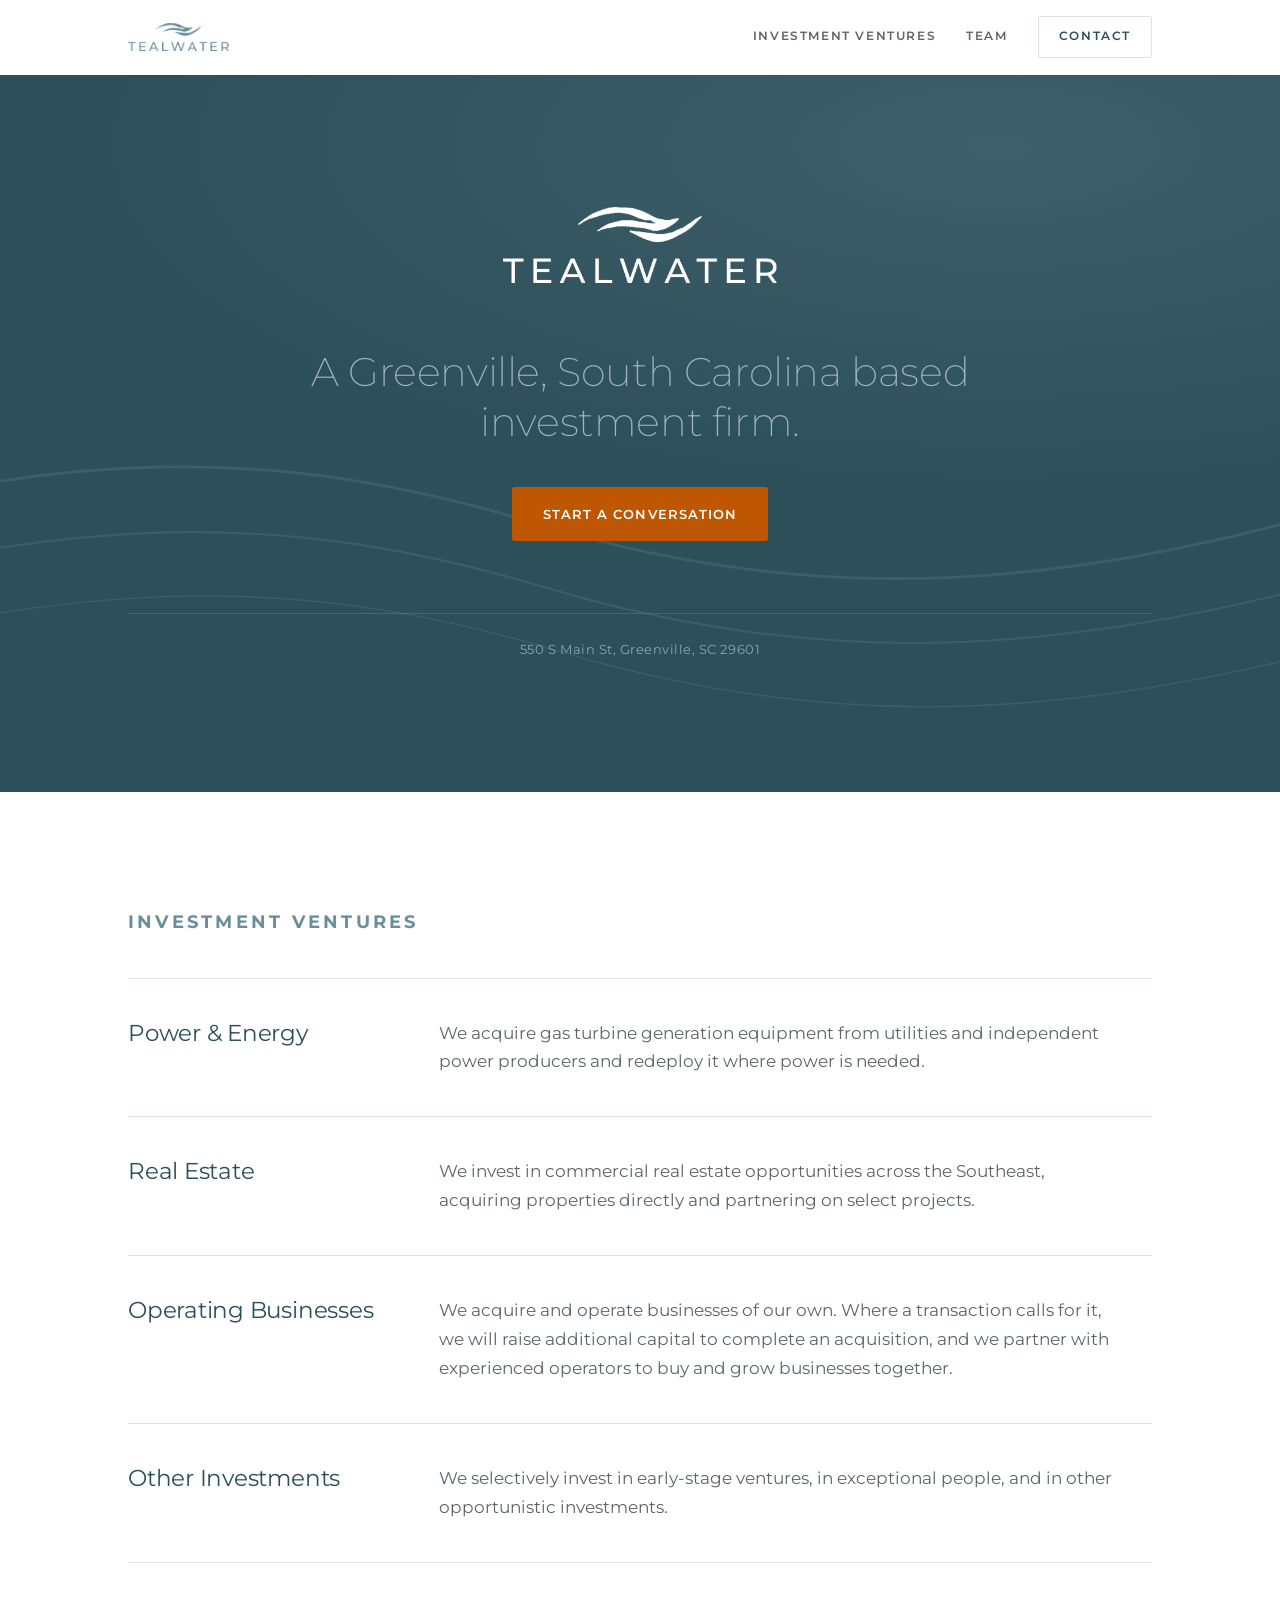
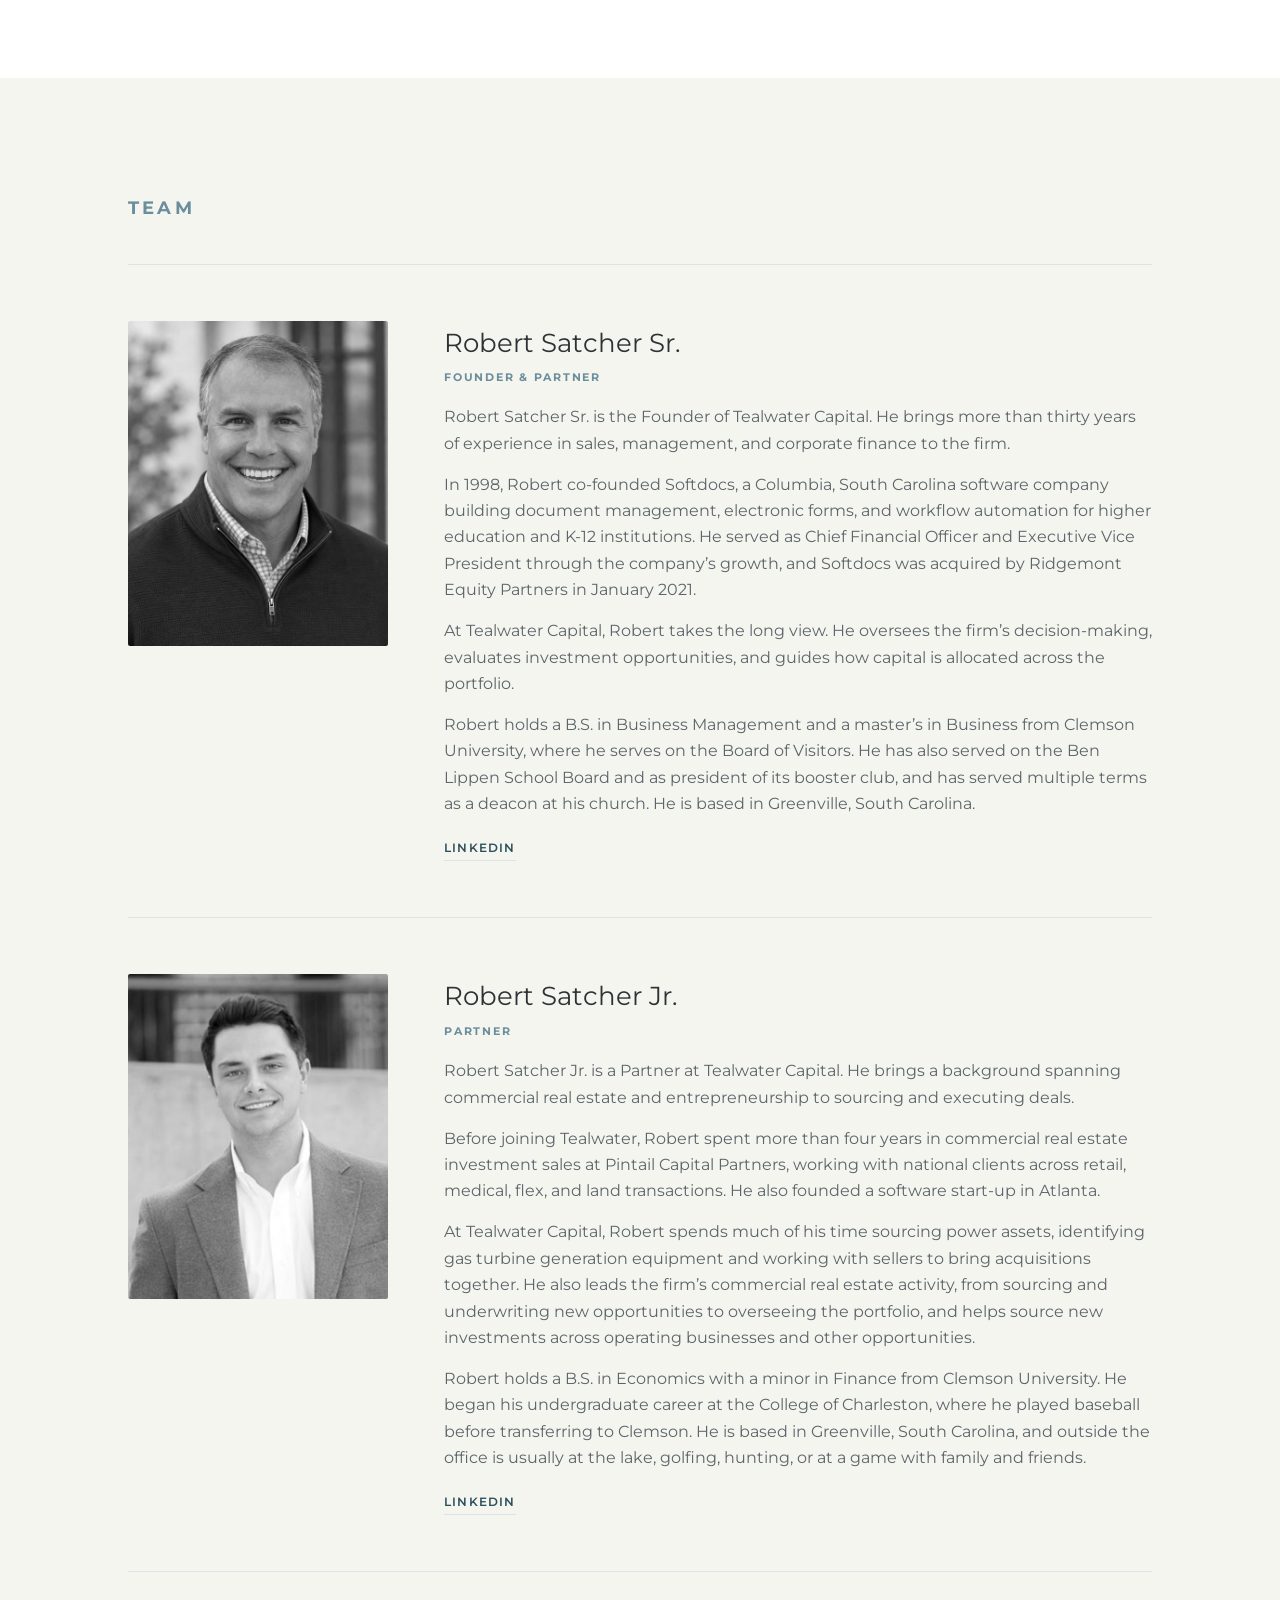
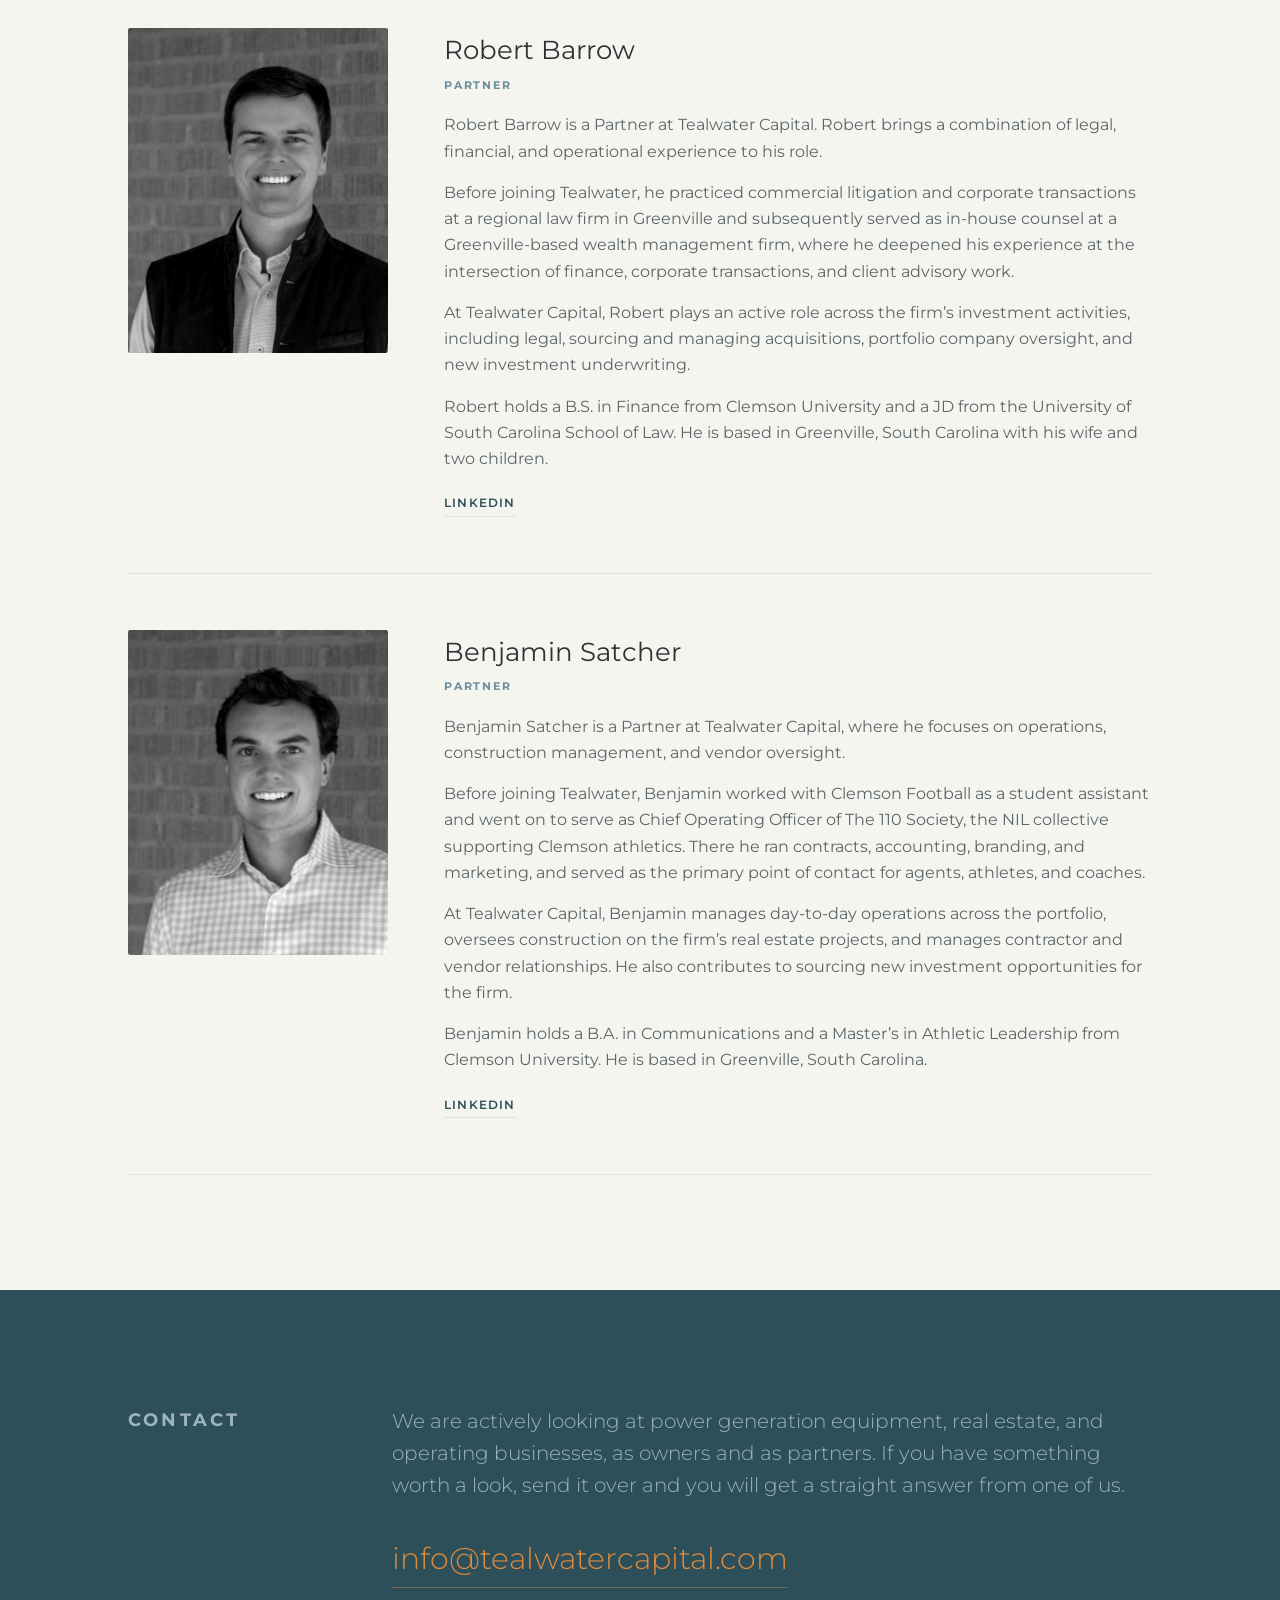
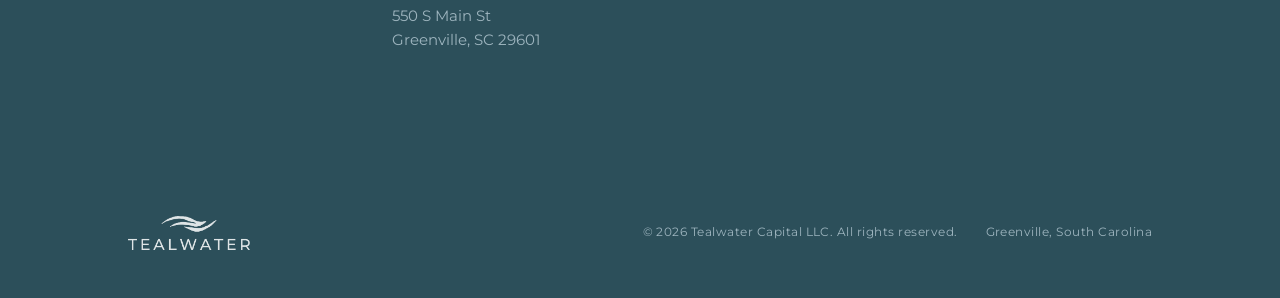
==== source/_src.html @ 13b594d4 "Launch Tealwater Capital site Replace the placeholder page with the full single-page site.  Co-Autho" ====
<!DOCTYPE html>
<html lang="en">
<head>
<meta charset="utf-8">
<meta name="viewport" content="width=device-width, initial-scale=1">
<title>Tealwater Capital — Greenville, South Carolina</title>
<meta name="description" content="Tealwater Capital is a family-capital investment group in Greenville, South Carolina, investing in real estate, operating businesses, and select early-stage companies.">
<meta property="og:title" content="Tealwater Capital">
<meta property="og:description" content="A Greenville, South Carolina based investment firm.">
<meta property="og:type" content="website">
<link rel="icon" href="[data-uri]">
<link rel="preconnect" href="https://fonts.googleapis.com">
<link rel="preconnect" href="https://fonts.gstatic.com" crossorigin>
<link href="https://fonts.googleapis.com/css2?family=Montserrat:wght@200;300;400;500;600;700&display=swap" rel="stylesheet">
<link rel="stylesheet" href="styles.css">
</head>
<body>

<a class="skip" href="#main">Skip to content</a>

<header class="nav" id="nav">
  <div class="nav__inner">
    <a class="nav__logo" href="#top" aria-label="Tealwater Capital home">
      <img src="[data-uri]" alt="Tealwater Capital">
    </a>
    <nav class="nav__links" aria-label="Main">
      <a href="#ventures">INVESTMENT VENTURES</a>
      <a href="#team">TEAM</a>
      <a class="nav__cta" href="#contact">CONTACT</a>
    </nav>
  </div>
</header>

<main id="main">

  <!-- ============ HERO ============ -->
  <section class="hero" id="top">
    <div class="hero__wash" aria-hidden="true"></div>
    <div class="wrap hero__inner hero__inner--center">
      <img class="hero__logo" src="[data-uri]" alt="Tealwater Capital">
      <h1 class="hero__title">A Greenville, South Carolina based investment firm.</h1>
      <div class="hero__actions">
        <a class="btn" href="#contact">Start a conversation</a>
      </div>
      <p class="hero__meta">
        <span>550 S Main St, Greenville, SC 29601</span>
      </p>
    </div>
  </section>

  <!-- ============ INVESTMENT VENTURES ============ -->
  <section class="section" id="ventures">
    <div class="wrap">
      <span class="eyebrow">Investment ventures</span>
      <ul class="holdings">
        <li class="holding">
          <div class="holding__meta"><h3 class="holding__name">Power &amp; Energy</h3></div>
          <div class="holding__body">
            <p>We acquire gas turbine generation equipment from utilities and
               independent power producers and redeploy it where power is needed.</p>
          </div>
        </li>

        <li class="holding">
          <div class="holding__meta"><h3 class="holding__name">Real Estate</h3></div>
          <div class="holding__body">
            <p>We invest in commercial real estate opportunities across the
               Southeast, acquiring properties directly and partnering on select
               projects.</p>
          </div>
        </li>

        <li class="holding">
          <div class="holding__meta"><h3 class="holding__name">Operating Businesses</h3></div>
          <div class="holding__body">
            <p>We acquire and operate businesses of our own. Where a transaction
               calls for it, we will raise additional capital to complete an
               acquisition, and we partner with experienced operators to buy and
               grow businesses together.</p>
          </div>
        </li>

        <li class="holding">
          <div class="holding__meta"><h3 class="holding__name">Other Investments</h3></div>
          <div class="holding__body">
            <p>We selectively invest in early&#8209;stage ventures, in exceptional
               people, and in other opportunistic investments.</p>
          </div>
        </li>
      </ul>
    </div>
  </section>

  <!-- ============ TEAM ============ -->
  <section class="section section--cream" id="team">
    <div class="wrap">
      <span class="eyebrow">Team</span>

      <ul class="team">
        <li class="person">
          <div class="person__photo"><img src="assets/team/person-1.jpg" alt="Robert Satcher Sr."></div>
          <div class="person__text">
            <h3 class="person__name">Robert Satcher Sr.</h3>
            <p class="person__role">Founder &amp; Partner</p>
            <p>Robert Satcher Sr. is the Founder of Tealwater Capital. He brings more than thirty years of experience in sales, management, and corporate finance to the firm.</p>
            <p>In 1998, Robert co-founded Softdocs, a Columbia, South Carolina software company building document management, electronic forms, and workflow automation for higher education and K&#8209;12 institutions. He served as Chief Financial Officer and Executive Vice President through the company&rsquo;s growth, and Softdocs was acquired by Ridgemont Equity Partners in January 2021.</p>
            <p>At Tealwater Capital, Robert takes the long view. He oversees the firm&rsquo;s decision&#8209;making, evaluates investment opportunities, and guides how capital is allocated across the portfolio.</p>
            <p>Robert holds a B.S. in Business Management and a master&rsquo;s in Business from Clemson University, where he serves on the Board of Visitors. He has also served on the Ben Lippen School Board and as president of its booster club, and has served multiple terms as a deacon at his church. He is based in Greenville, South Carolina.</p>
            <a class="person__link" href="https://www.linkedin.com/in/robert-satcher-95761044/" target="_blank" rel="noopener">LinkedIn</a>
          </div>
        </li>
        <li class="person">
          <div class="person__photo"><img src="assets/team/person-2.jpg" alt="Robert Satcher Jr."></div>
          <div class="person__text">
            <h3 class="person__name">Robert Satcher Jr.</h3>
            <p class="person__role">Partner</p>
            <p>Robert Satcher Jr. is a Partner at Tealwater Capital. He brings a background spanning commercial real estate and entrepreneurship to sourcing and executing deals.</p>
            <p>Before joining Tealwater, Robert spent more than four years in commercial real estate investment sales at Pintail Capital Partners, working with national clients across retail, medical, flex, and land transactions. He also founded a software start&#8209;up in Atlanta.</p>
            <p>At Tealwater Capital, Robert spends much of his time sourcing power assets, identifying gas turbine generation equipment and working with sellers to bring acquisitions together. He also leads the firm&rsquo;s commercial real estate activity, from sourcing and underwriting new opportunities to overseeing the portfolio, and helps source new investments across operating businesses and other opportunities.</p>
            <p>Robert holds a B.S. in Economics with a minor in Finance from Clemson University. He began his undergraduate career at the College of Charleston, where he played baseball before transferring to Clemson. He is based in Greenville, South Carolina, and outside the office is usually at the lake, golfing, hunting, or at a game with family and friends.</p>
            <a class="person__link" href="https://www.linkedin.com/in/robert-satcher-jr/" target="_blank" rel="noopener">LinkedIn</a>
          </div>
        </li>
        <li class="person">
          <div class="person__photo"><img src="assets/team/person-3.jpg" alt="Robert Barrow"></div>
          <div class="person__text">
            <h3 class="person__name">Robert Barrow</h3>
            <p class="person__role">Partner</p>
            <p>Robert Barrow is a Partner at Tealwater Capital. Robert brings a combination of legal, financial, and operational experience to his role.</p>
            <p>Before joining Tealwater, he practiced commercial litigation and corporate transactions at a regional law firm in Greenville and subsequently served as in&#8209;house counsel at a Greenville&#8209;based wealth management firm, where he deepened his experience at the intersection of finance, corporate transactions, and client advisory work.</p>
            <p>At Tealwater Capital, Robert plays an active role across the firm&rsquo;s investment activities, including legal, sourcing and managing acquisitions, portfolio company oversight, and new investment underwriting.</p>
            <p>Robert holds a B.S. in Finance from Clemson University and a JD from the University of South Carolina School of Law. He is based in Greenville, South Carolina with his wife and two children.</p>
            <a class="person__link" href="https://www.linkedin.com/in/robert-barrow-57586788/" target="_blank" rel="noopener">LinkedIn</a>
          </div>
        </li>
        <li class="person">
          <div class="person__photo"><img src="assets/team/person-4.jpg" alt="Benjamin Satcher"></div>
          <div class="person__text">
            <h3 class="person__name">Benjamin Satcher</h3>
            <p class="person__role">Partner</p>
            <p>Benjamin Satcher is a Partner at Tealwater Capital, where he focuses on operations, construction management, and vendor oversight.</p>
            <p>Before joining Tealwater, Benjamin worked with Clemson Football as a student assistant and went on to serve as Chief Operating Officer of The 110 Society, the NIL collective supporting Clemson athletics. There he ran contracts, accounting, branding, and marketing, and served as the primary point of contact for agents, athletes, and coaches.</p>
            <p>At Tealwater Capital, Benjamin manages day&#8209;to&#8209;day operations across the portfolio, oversees construction on the firm&rsquo;s real estate projects, and manages contractor and vendor relationships. He also contributes to sourcing new investment opportunities for the firm.</p>
            <p>Benjamin holds a B.A. in Communications and a Master&rsquo;s in Athletic Leadership from Clemson University. He is based in Greenville, South Carolina.</p>
            <a class="person__link" href="https://www.linkedin.com/in/benjamin-satcher-a0809522a/" target="_blank" rel="noopener">LinkedIn</a>
          </div>
        </li>
      </ul>
    </div>
  </section>

  <!-- ============ CONTACT ============ -->
  <section class="section section--dark" id="contact">
    <div class="wrap grid-2">
      <div class="col-label"><span class="eyebrow eyebrow--light">Contact</span></div>
      <div class="col-body">
        <p class="lede lede--light">
          We are actively looking at power generation equipment, real estate, and
          operating businesses, as owners and as partners. If you
          have something worth a look, send it over and you will get a straight
          answer from one of us.
        </p>
        <address class="contact">
          <a class="contact__email contact__email--light" href="mailto:info@tealwatercapital.com">info@tealwatercapital.com</a>
          <span class="contact__addr contact__addr--light">550 S Main St<br>Greenville, SC 29601</span>
        </address>
      </div>
    </div>
  </section>

</main>

<footer class="footer">
  <div class="wrap footer__inner">
    <img class="footer__mark" src="[data-uri]" alt="Tealwater Capital">
    <div class="footer__meta">
      <span>&copy; <span id="year">2026</span> Tealwater Capital LLC. All rights reserved.</span>
      <span>Greenville, South Carolina</span>
    </div>
  </div>
</footer>

<script>
  document.getElementById('year').textContent = new Date().getFullYear();
  var nav = document.getElementById('nav');
  var onScroll = function () { nav.classList.toggle('nav--stuck', window.scrollY > 24); };
  onScroll();
  window.addEventListener('scroll', onScroll, { passive: true });
</script>

</body>
</html>
---- source/styles.css ----
/* ==========================================================================
   Tealwater Capital
   Brand tokens taken directly from the Tealwater Capital brand identity sheet.
   ========================================================================== */

:root {
  --teal:        #6B8E9C;  /* Primary Teal   */
  --teal-dark:   #2C4F5A;  /* Dark Teal      */
  --teal-light:  #9DB4BE;  /* Light Teal     */
  --orange:      #BF5700;  /* Burnt Orange   */
  --cream:       #F5F5F0;  /* Cream          */
  --charcoal:    #2D3235;  /* Charcoal       */
  --white:       #FFFFFF;

  --ink:         var(--charcoal);
  --ink-muted:   #5C6569;
  --rule:        #DDE3E5;

  --wrap:        1120px;
  --gutter:      clamp(20px, 5vw, 48px);
  --section-y:   clamp(72px, 9vw, 128px);

  --ff:          'Montserrat', -apple-system, BlinkMacSystemFont, 'Segoe UI',
                 Helvetica, Arial, sans-serif;
}

/* ---------- reset ---------- */
*, *::before, *::after { box-sizing: border-box; }
html { -webkit-text-size-adjust: 100%; scroll-behavior: smooth; }
@media (prefers-reduced-motion: reduce) {
  html { scroll-behavior: auto; }
  *, *::before, *::after { animation-duration: .01ms !important; transition-duration: .01ms !important; }
}
body {
  margin: 0;
  font-family: var(--ff);
  font-weight: 400;
  font-size: 17px;
  line-height: 1.7;
  color: var(--ink);
  background: var(--white);
  -webkit-font-smoothing: antialiased;
}
img { max-width: 100%; display: block; height: auto; }
h1, h2, h3 { margin: 0; font-weight: 300; letter-spacing: -0.01em; }
p { margin: 0 0 1.1em; }
p:last-child { margin-bottom: 0; }
ul, ol, dl { margin: 0; padding: 0; list-style: none; }
a { color: inherit; }

.skip {
  position: absolute; left: -9999px; top: 0; z-index: 100;
  background: var(--teal-dark); color: #fff; padding: 12px 20px;
}
.skip:focus { left: 0; }

:focus-visible {
  outline: 2px solid var(--orange);
  outline-offset: 3px;
}

.wrap {
  width: 100%;
  max-width: var(--wrap);
  margin: 0 auto;
  padding-inline: var(--gutter);
}

/* ---------- shared type ---------- */
.eyebrow {
  display: block;
  font-size: clamp(15px, 1.5vw, 18px);
  font-weight: 700;
  letter-spacing: .18em;
  text-transform: uppercase;
  color: var(--teal);
  margin-bottom: 40px;
}
.eyebrow--light { color: var(--teal-light); }

.h2 {
  font-size: clamp(28px, 3.4vw, 42px);
  line-height: 1.2;
  max-width: 20ch;
  margin-bottom: 20px;
}
.h2--light { color: var(--white); }

.section-sub {
  font-size: 18px;
  color: var(--ink-muted);
  max-width: 54ch;
  margin-bottom: 56px;
}
.section-sub--light { color: var(--teal-light); }

.lede {
  font-size: 20px;
  line-height: 1.6;
  font-weight: 300;
}

.link {
  color: var(--orange);
  text-decoration: none;
  border-bottom: 1px solid rgba(191, 87, 0, .35);
  padding-bottom: 1px;
}
.link:hover { border-bottom-color: var(--orange); }

/* ==========================================================================
   NAV
   ========================================================================== */
.nav {
  position: sticky; top: 0; z-index: 50;
  background: rgba(255, 255, 255, .94);
  backdrop-filter: saturate(150%) blur(8px);
  border-bottom: 1px solid transparent;
  transition: border-color .2s ease, box-shadow .2s ease;
}
.nav--stuck {
  border-bottom-color: var(--rule);
  box-shadow: 0 1px 20px rgba(44, 79, 90, .06);
}
.nav__inner {
  max-width: var(--wrap);
  margin: 0 auto;
  padding: 16px var(--gutter);
  display: flex; align-items: center; justify-content: space-between;
  gap: 24px;
}
.nav__logo img { height: 28px; width: auto; }
.nav__links {
  display: flex; align-items: center; gap: 30px;
  font-size: 11.5px; font-weight: 600;
  letter-spacing: .14em;
}
.nav__links a {
  text-decoration: none;
  color: var(--ink-muted);
  transition: color .16s ease;
}
.nav__links a:hover { color: var(--teal-dark); }
.nav__cta {
  color: var(--teal-dark) !important;
  border: 1px solid var(--rule);
  padding: 10px 20px;
  border-radius: 2px;
}
.nav__cta:hover { border-color: var(--teal); background: var(--cream); }

@media (max-width: 800px) {
  .nav__links a:not(.nav__cta) { display: none; }
}

/* ==========================================================================
   HERO
   ========================================================================== */
.hero {
  position: relative;
  background: var(--teal-dark);
  color: var(--white);
  overflow: hidden;
}
/* Signature: the brand's wave mark, enlarged and set as a faint tidal field. */
.hero__wash {
  position: absolute; inset: 0;
  background-image:
    radial-gradient(120% 80% at 78% 10%, rgba(157,180,190,.16), transparent 60%),
    url("data:image/svg+xml,%3Csvg xmlns='http://www.w3.org/2000/svg' viewBox='0 0 1200 300'%3E%3Cg fill='none' stroke='%239DB4BE' stroke-opacity='.14'%3E%3Cpath stroke-width='2' d='M-50,120 C180,50 340,50 520,105 C700,160 860,158 1050,110 C1140,88 1200,82 1260,88'/%3E%3Cpath stroke-width='1.5' d='M-50,168 C190,96 350,98 530,152 C710,206 870,204 1060,158 C1150,136 1210,130 1270,136'/%3E%3Cpath stroke-width='1' d='M-50,214 C200,142 360,144 540,198 C720,252 880,250 1070,204 C1160,182 1220,176 1280,182'/%3E%3C/g%3E%3C/svg%3E");
  background-repeat: no-repeat, no-repeat;
  background-position: center, center bottom;
  background-size: auto, 130% auto;
  pointer-events: none;
}
.hero__inner {
  position: relative;
  padding-top: clamp(72px, 11vw, 132px);
  padding-bottom: clamp(72px, 11vw, 132px);
}
.hero__logo {
  height: clamp(52px, 7vw, 76px);
  width: auto;
  margin-bottom: clamp(40px, 6vw, 64px);
}
.hero__title {
  font-size: clamp(26px, 3.6vw, 40px);
  line-height: 1.25;
  font-weight: 200;
  color: var(--teal-light);
  max-width: 24ch;
  margin-bottom: 40px;
}
.hero__sub {
  font-size: clamp(17px, 1.7vw, 20px);
  line-height: 1.65;
  font-weight: 300;
  color: var(--teal-light);
  max-width: 56ch;
  margin-bottom: 40px;
}
.hero__actions {
  display: flex; flex-wrap: wrap; gap: 14px;
  margin-bottom: clamp(48px, 7vw, 72px);
}
.hero__meta {
  font-size: 13px;
  letter-spacing: .04em;
  color: rgba(157, 180, 190, .85);
  display: flex; flex-wrap: wrap; gap: 10px; align-items: center;
  margin: 0;
  padding-top: 24px;
  border-top: 1px solid rgba(157, 180, 190, .22);
}
.hero__meta a { text-decoration: none; }
.hero__meta a:hover { color: var(--white); }
.hero__meta .dot { opacity: .5; }

.btn {
  display: inline-block;
  font-size: 13px; font-weight: 600;
  letter-spacing: .08em; text-transform: uppercase;
  text-decoration: none;
  padding: 15px 30px;
  border-radius: 2px;
  background: var(--orange);
  color: var(--white);
  border: 1px solid var(--orange);
  transition: background .16s ease, border-color .16s ease;
}
.btn:hover { background: #a44a00; border-color: #a44a00; }
.btn--ghost {
  background: transparent;
  color: var(--white);
  border-color: rgba(157, 180, 190, .45);
}
.btn--ghost:hover { background: rgba(157, 180, 190, .12); border-color: var(--teal-light); }

/* ==========================================================================
   SECTIONS
   ========================================================================== */
.section {
  padding-block: var(--section-y);
}
.section--cream { background: var(--cream); }
.section--dark  { background: var(--teal-dark); color: var(--white); }

.grid-2 {
  display: grid;
  grid-template-columns: 200px 1fr;
  gap: clamp(24px, 5vw, 64px);
  align-items: start;
}
.grid-2 .col-label .eyebrow { margin-bottom: 0; }
@media (max-width: 760px) {
  .grid-2 { grid-template-columns: 1fr; gap: 20px; }
}

/* wave divider between sections */
.wave-rule {
  color: var(--teal-light);
  max-width: var(--wrap);
  margin: 0 auto;
  padding-inline: var(--gutter);
}
.wave-rule svg { width: 100%; height: 34px; display: block; }

/* ==========================================================================
   TEAM  — stacked full-width rows, photo left
   ========================================================================== */
.team { border-top: 1px solid var(--rule); }

.person {
  display: grid;
  grid-template-columns: 260px 1fr;
  gap: clamp(24px, 5vw, 56px);
  padding-block: clamp(36px, 5vw, 56px);
  border-bottom: 1px solid var(--rule);
  align-items: start;
}
@media (max-width: 760px) {
  .person { grid-template-columns: 1fr; gap: 22px; }
  .person__photo { max-width: 220px; }
}

.person__photo {
  aspect-ratio: 4 / 5;
  background: var(--cream);
  overflow: hidden;
  border-radius: 2px;
}
.person__photo img {
  width: 100%; height: 100%;
  object-fit: cover;
  filter: grayscale(100%) contrast(1.02);
  transition: filter .35s ease;
}
.person:hover .person__photo img { filter: grayscale(0%); }

.person__text { max-width: 68ch; }

.person__name {
  font-size: clamp(21px, 2.2vw, 26px);
  font-weight: 400;
  letter-spacing: 0;
  margin-bottom: 3px;
}
.person__role {
  font-size: 11px;
  font-weight: 700;
  letter-spacing: .16em;
  text-transform: uppercase;
  color: var(--teal);
  margin-bottom: 18px;
}
.person__text p:not(.person__role) {
  font-size: 15.5px;
  line-height: 1.7;
  color: var(--ink-muted);
  margin-bottom: .95em;
}
.person__link {
  display: inline-block;
  margin-top: 6px;
  font-size: 12px;
  font-weight: 600;
  letter-spacing: .1em;
  text-transform: uppercase;
  text-decoration: none;
  color: var(--teal-dark);
  border-bottom: 1px solid var(--rule);
  padding-bottom: 2px;
}
.person__link:hover { border-bottom-color: var(--teal); }

/* ==========================================================================
   INVESTMENT VENTURES
   ========================================================================== */
.holdings { border-top: 1px solid var(--rule); }
.holding {
  display: grid;
  grid-template-columns: 260px 1fr;
  gap: clamp(16px, 4vw, 56px);
  padding-block: clamp(28px, 3.5vw, 40px);
  border-bottom: 1px solid var(--rule);
  align-items: start;
}
@media (max-width: 760px) {
  .holding { grid-template-columns: 1fr; gap: 10px; padding-block: 26px; }
}
.holding__name {
  font-size: clamp(19px, 2vw, 23px);
  font-weight: 400;
  line-height: 1.3;
  margin: 0;
  color: var(--teal-dark);
}
.holding__body p {
  color: var(--ink-muted);
  max-width: 62ch;
  margin-bottom: 10px;
}
.holding__body p:last-child { margin-bottom: 0; }

/* ==========================================================================
   CONTACT + FOOTER
   ========================================================================== */
.contact {
  font-style: normal;
  margin-top: 32px;
  display: flex;
  flex-direction: column;
  gap: 10px;
}
.contact__email {
  font-size: clamp(20px, 2.6vw, 30px);
  font-weight: 300;
  color: var(--orange);
  text-decoration: none;
  border-bottom: 1px solid rgba(191, 87, 0, .3);
  padding-bottom: 3px;
  width: fit-content;
}
.contact__email:hover { border-bottom-color: var(--orange); }
.contact__phone {
  font-size: 18px;
  text-decoration: none;
  color: var(--teal-dark);
  width: fit-content;
}
.contact__addr {
  font-size: 15px;
  color: var(--ink-muted);
  line-height: 1.6;
  margin-top: 6px;
}

.footer {
  background: var(--teal-dark);
  color: var(--teal-light);
  padding-block: 48px;
}
.footer__inner {
  display: flex;
  flex-wrap: wrap;
  align-items: center;
  justify-content: space-between;
  gap: 24px;
}
.footer__mark { height: 34px; width: auto; opacity: .85; }
.footer__meta {
  display: flex;
  flex-wrap: wrap;
  gap: 8px 28px;
  font-size: 12px;
  letter-spacing: .04em;
}

/* light variants used when a section sits on --teal-dark */
.lede--light { color: var(--teal-light); }
.contact__email--light {
  color: #E08A3C;
  border-bottom-color: rgba(224, 138, 60, .4);
}
.contact__email--light:hover { border-bottom-color: #E08A3C; }
.contact__phone--light { color: var(--white); }
.contact__addr--light  { color: var(--teal-light); }

/* centered hero variant */
.hero__inner--center { text-align: center; }
.hero__inner--center .hero__logo { margin-inline: auto; }
.hero__inner--center .hero__title { max-width: 26ch; margin-inline: auto; }
.hero__inner--center .hero__actions { justify-content: center; }
.hero__inner--center .hero__meta { justify-content: center; }
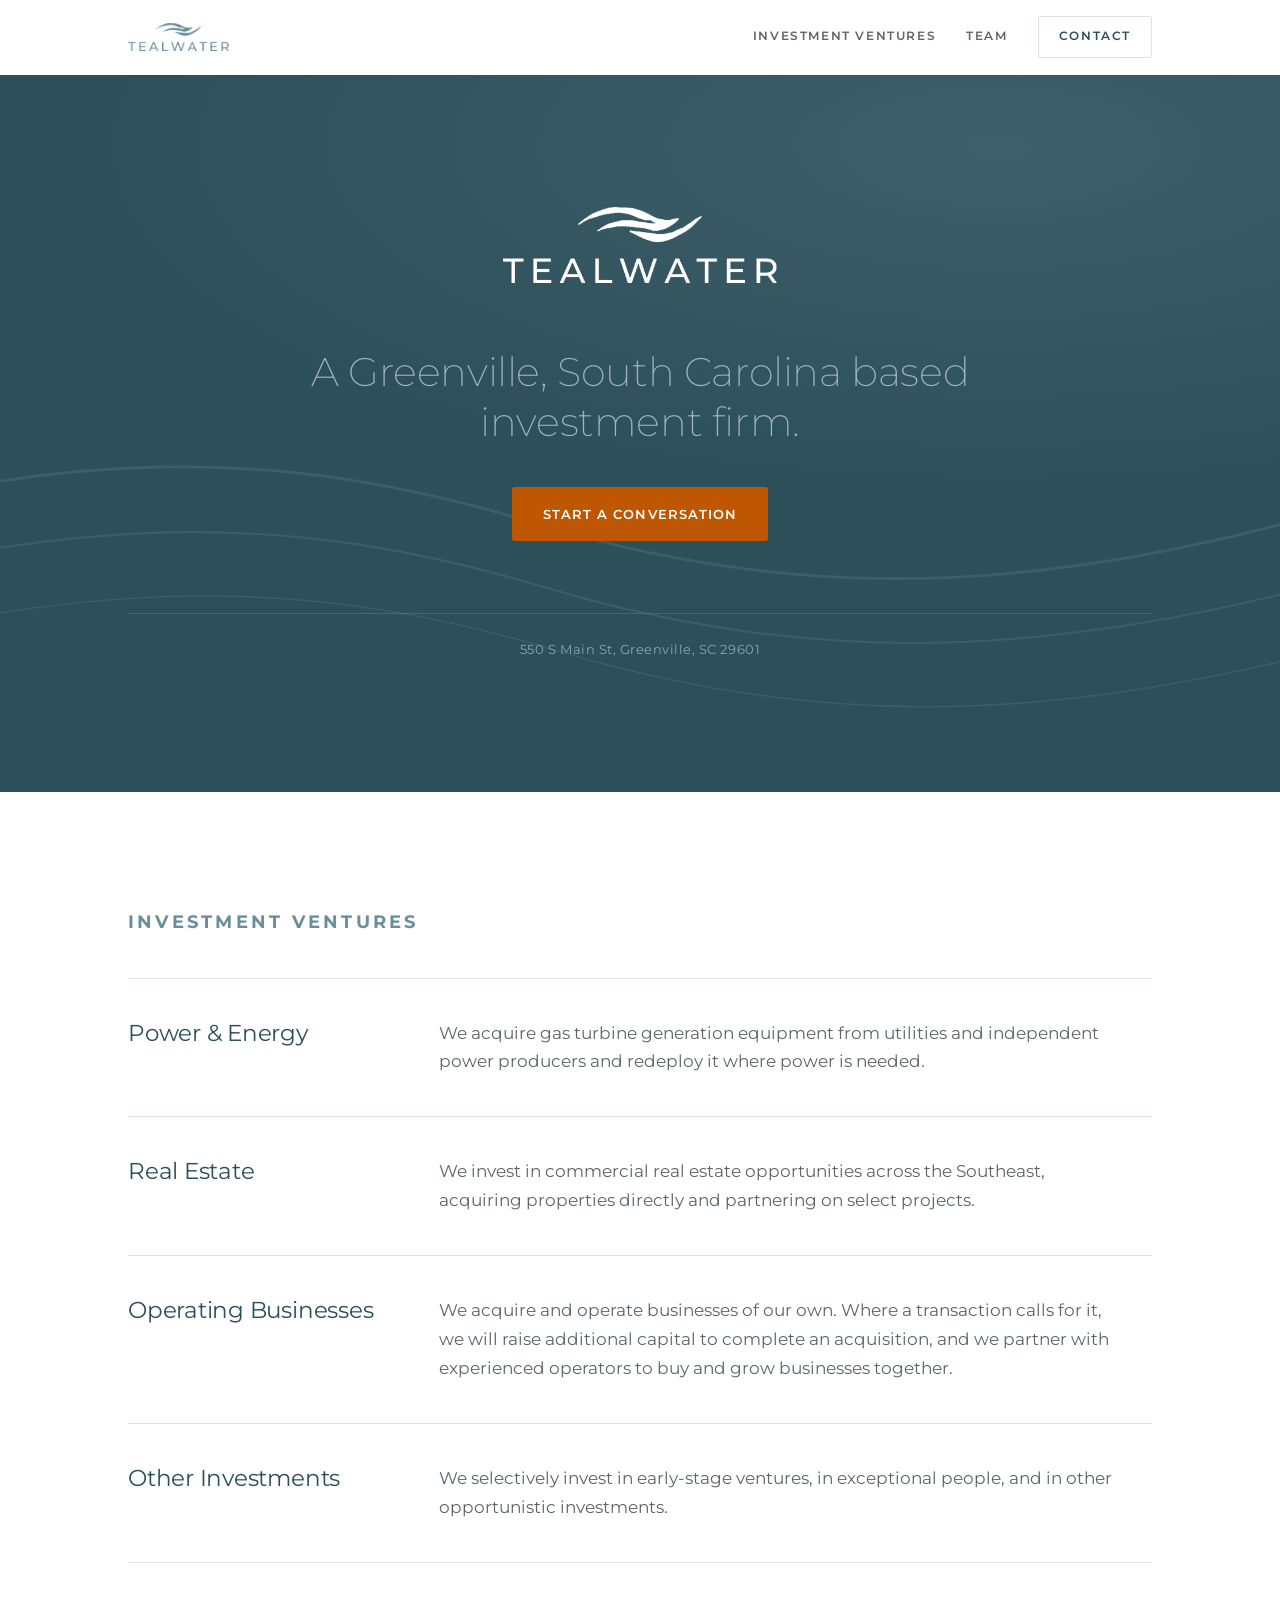
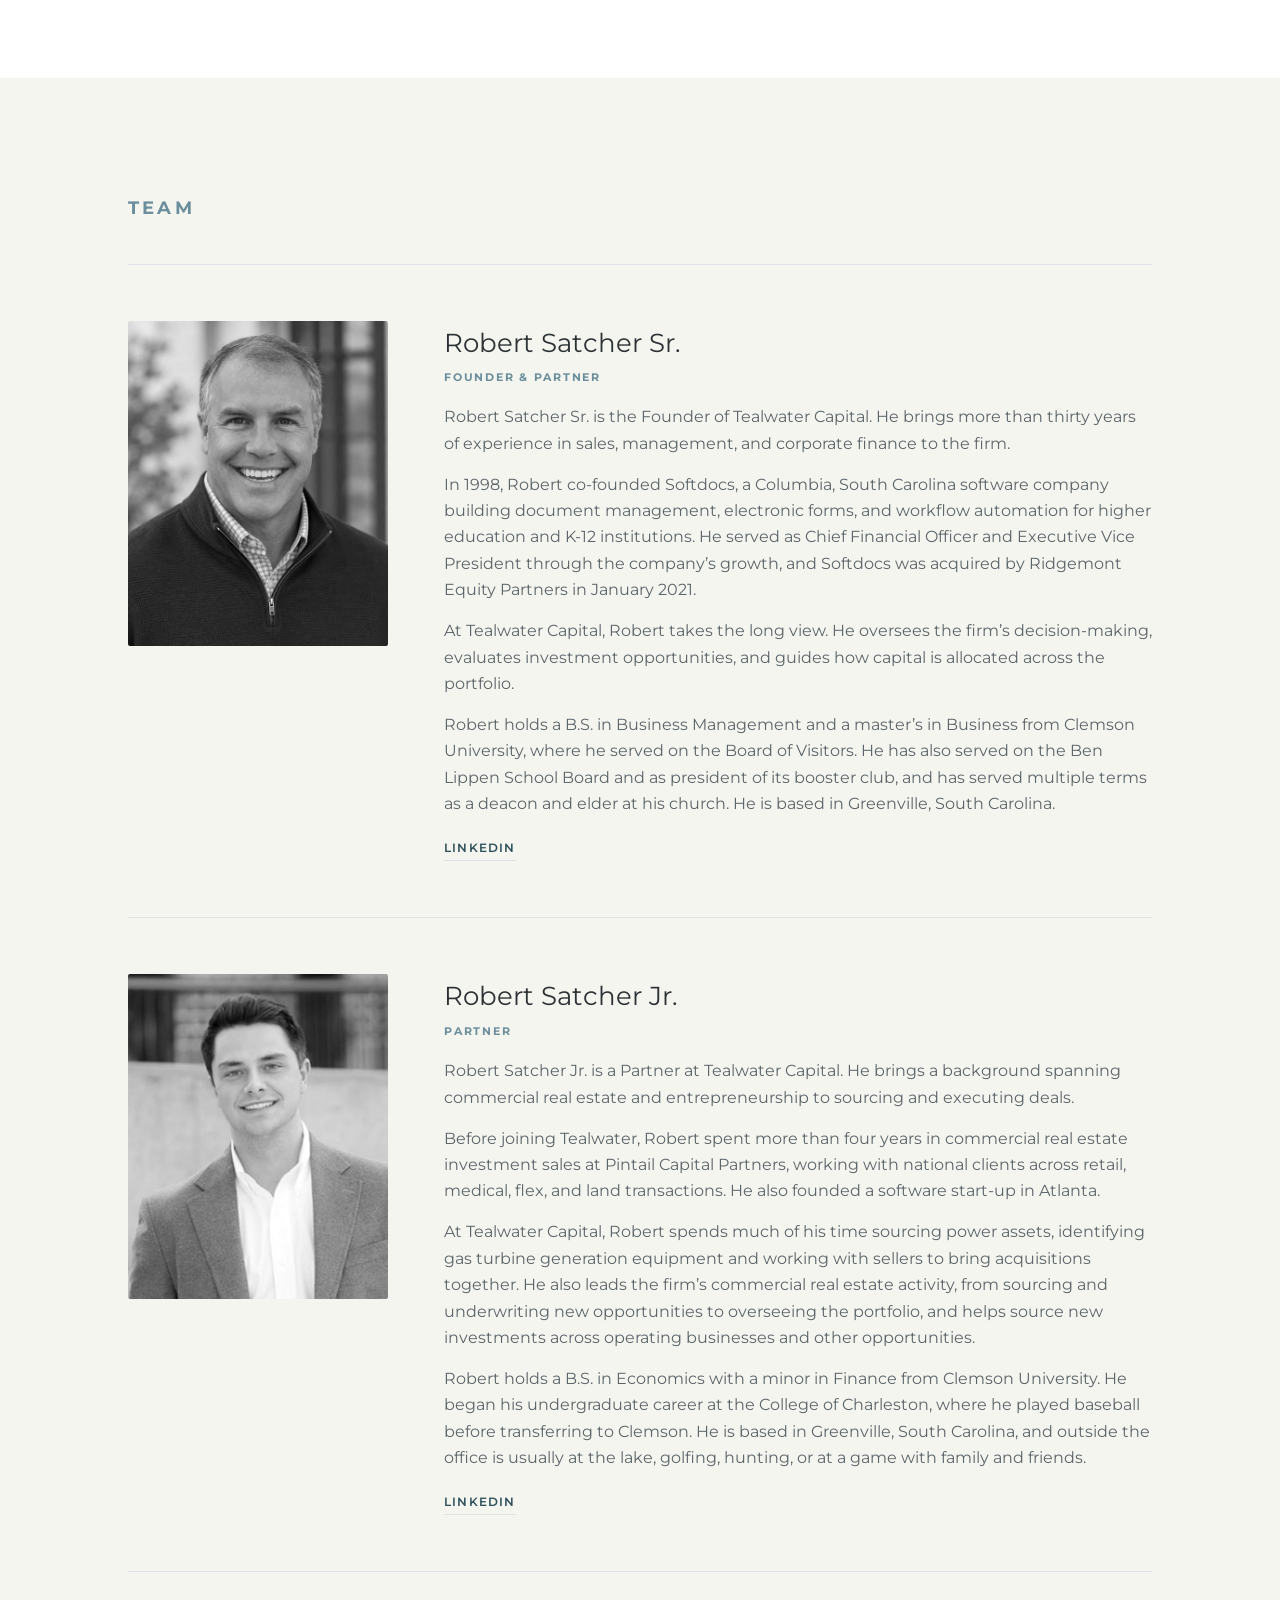
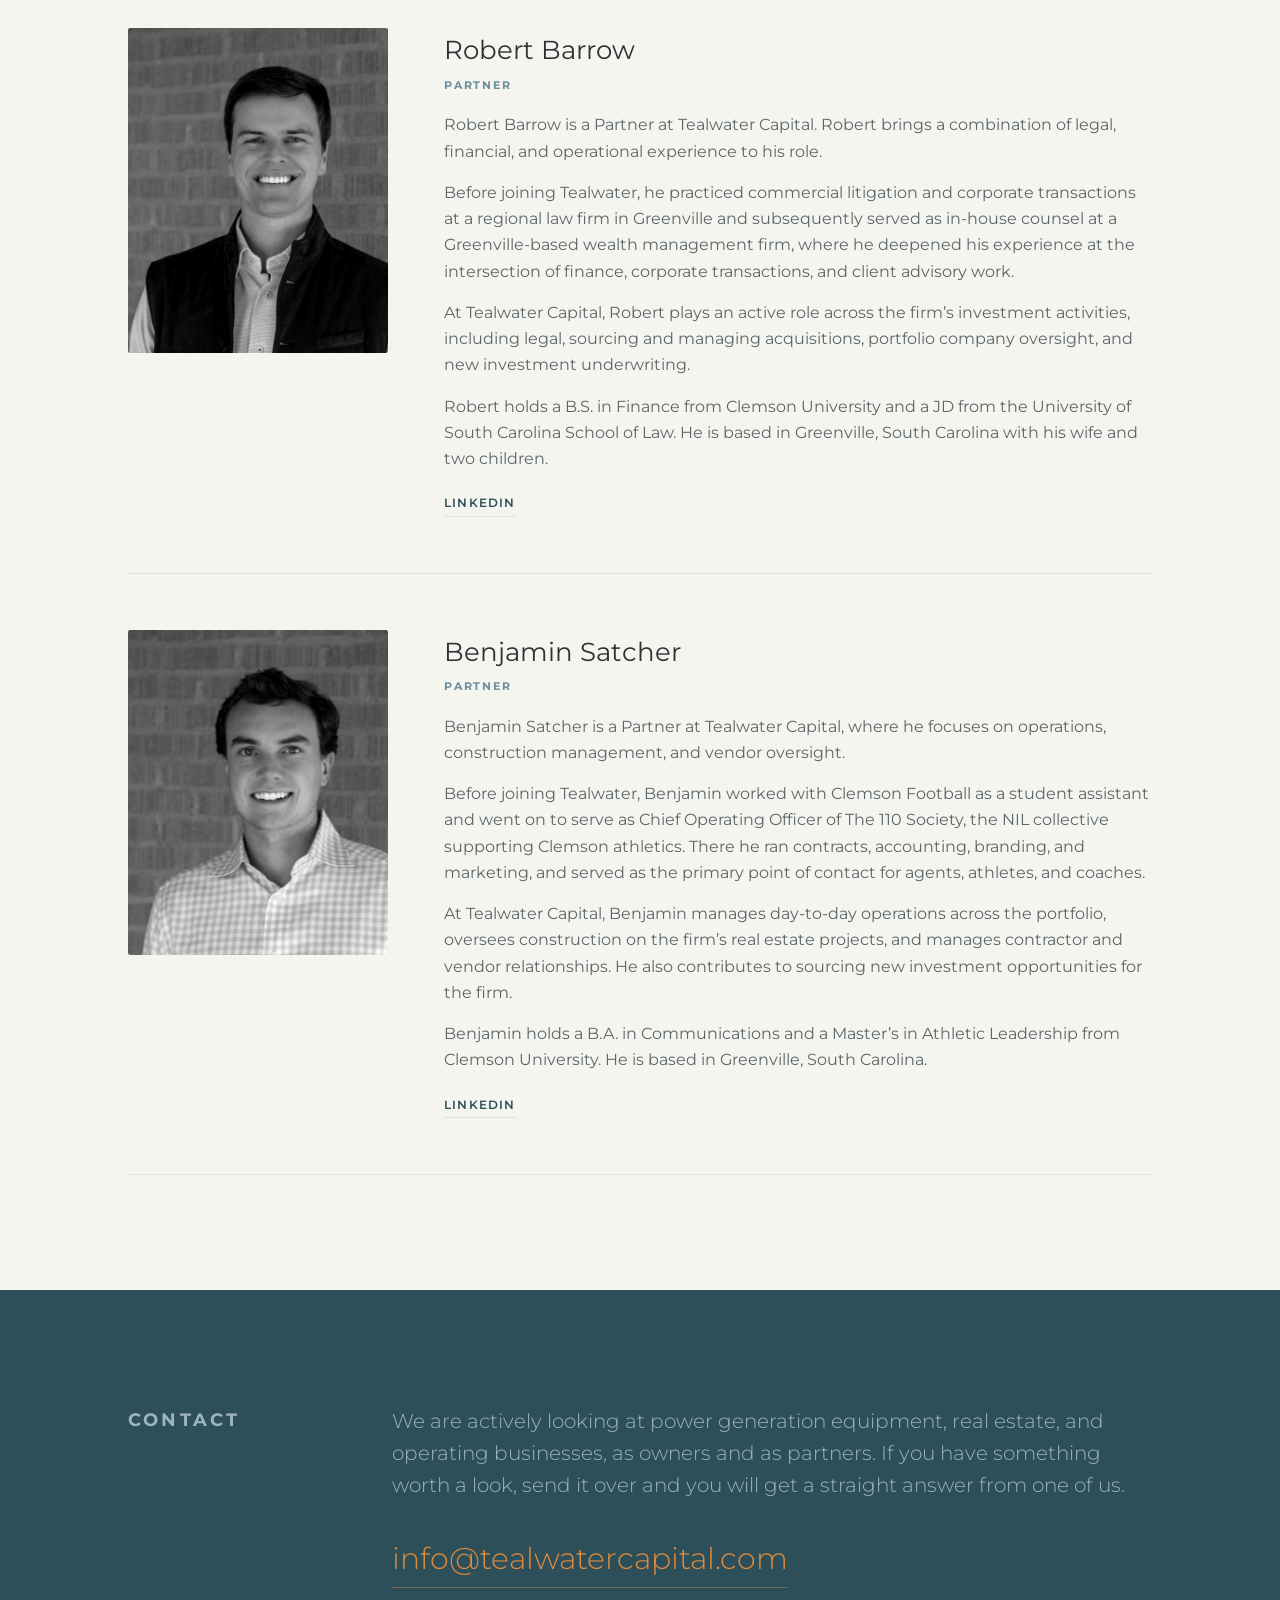
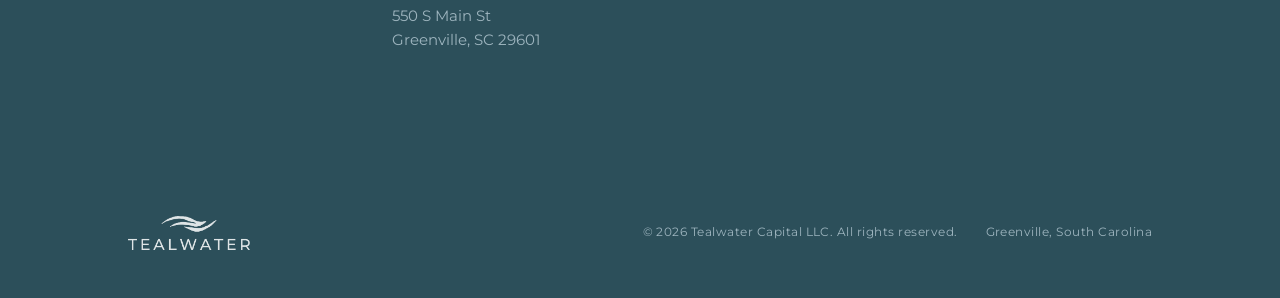
==== commit ddb9890b: "Correct Robert Satcher Sr. bio: past-tense Board of Visitors, add elder Co-Authored-By: Claude Fable" ====
--- a/source/_src.html
+++ b/source/_src.html
@@ -4,7 +4,7 @@
 <meta charset="utf-8">
 <meta name="viewport" content="width=device-width, initial-scale=1">
 <title>Tealwater Capital — Greenville, South Carolina</title>
-<meta name="description" content="Tealwater Capital is a family-capital investment group in Greenville, South Carolina, investing in real estate, operating businesses, and select early-stage companies.">
+<meta name="description" content="Tealwater Capital is a Greenville, South Carolina investment firm focused on power generation equipment, commercial real estate, and operating businesses.">
 <meta property="og:title" content="Tealwater Capital">
 <meta property="og:description" content="A Greenville, South Carolina based investment firm.">
 <meta property="og:type" content="website">
@@ -105,7 +105,7 @@
             <p>Robert Satcher Sr. is the Founder of Tealwater Capital. He brings more than thirty years of experience in sales, management, and corporate finance to the firm.</p>
             <p>In 1998, Robert co-founded Softdocs, a Columbia, South Carolina software company building document management, electronic forms, and workflow automation for higher education and K&#8209;12 institutions. He served as Chief Financial Officer and Executive Vice President through the company&rsquo;s growth, and Softdocs was acquired by Ridgemont Equity Partners in January 2021.</p>
             <p>At Tealwater Capital, Robert takes the long view. He oversees the firm&rsquo;s decision&#8209;making, evaluates investment opportunities, and guides how capital is allocated across the portfolio.</p>
-            <p>Robert holds a B.S. in Business Management and a master&rsquo;s in Business from Clemson University, where he serves on the Board of Visitors. He has also served on the Ben Lippen School Board and as president of its booster club, and has served multiple terms as a deacon at his church. He is based in Greenville, South Carolina.</p>
+            <p>Robert holds a B.S. in Business Management and a master&rsquo;s in Business from Clemson University, where he served on the Board of Visitors. He has also served on the Ben Lippen School Board and as president of its booster club, and has served multiple terms as a deacon and elder at his church. He is based in Greenville, South Carolina.</p>
             <a class="person__link" href="https://www.linkedin.com/in/robert-satcher-95761044/" target="_blank" rel="noopener">LinkedIn</a>
           </div>
         </li>
